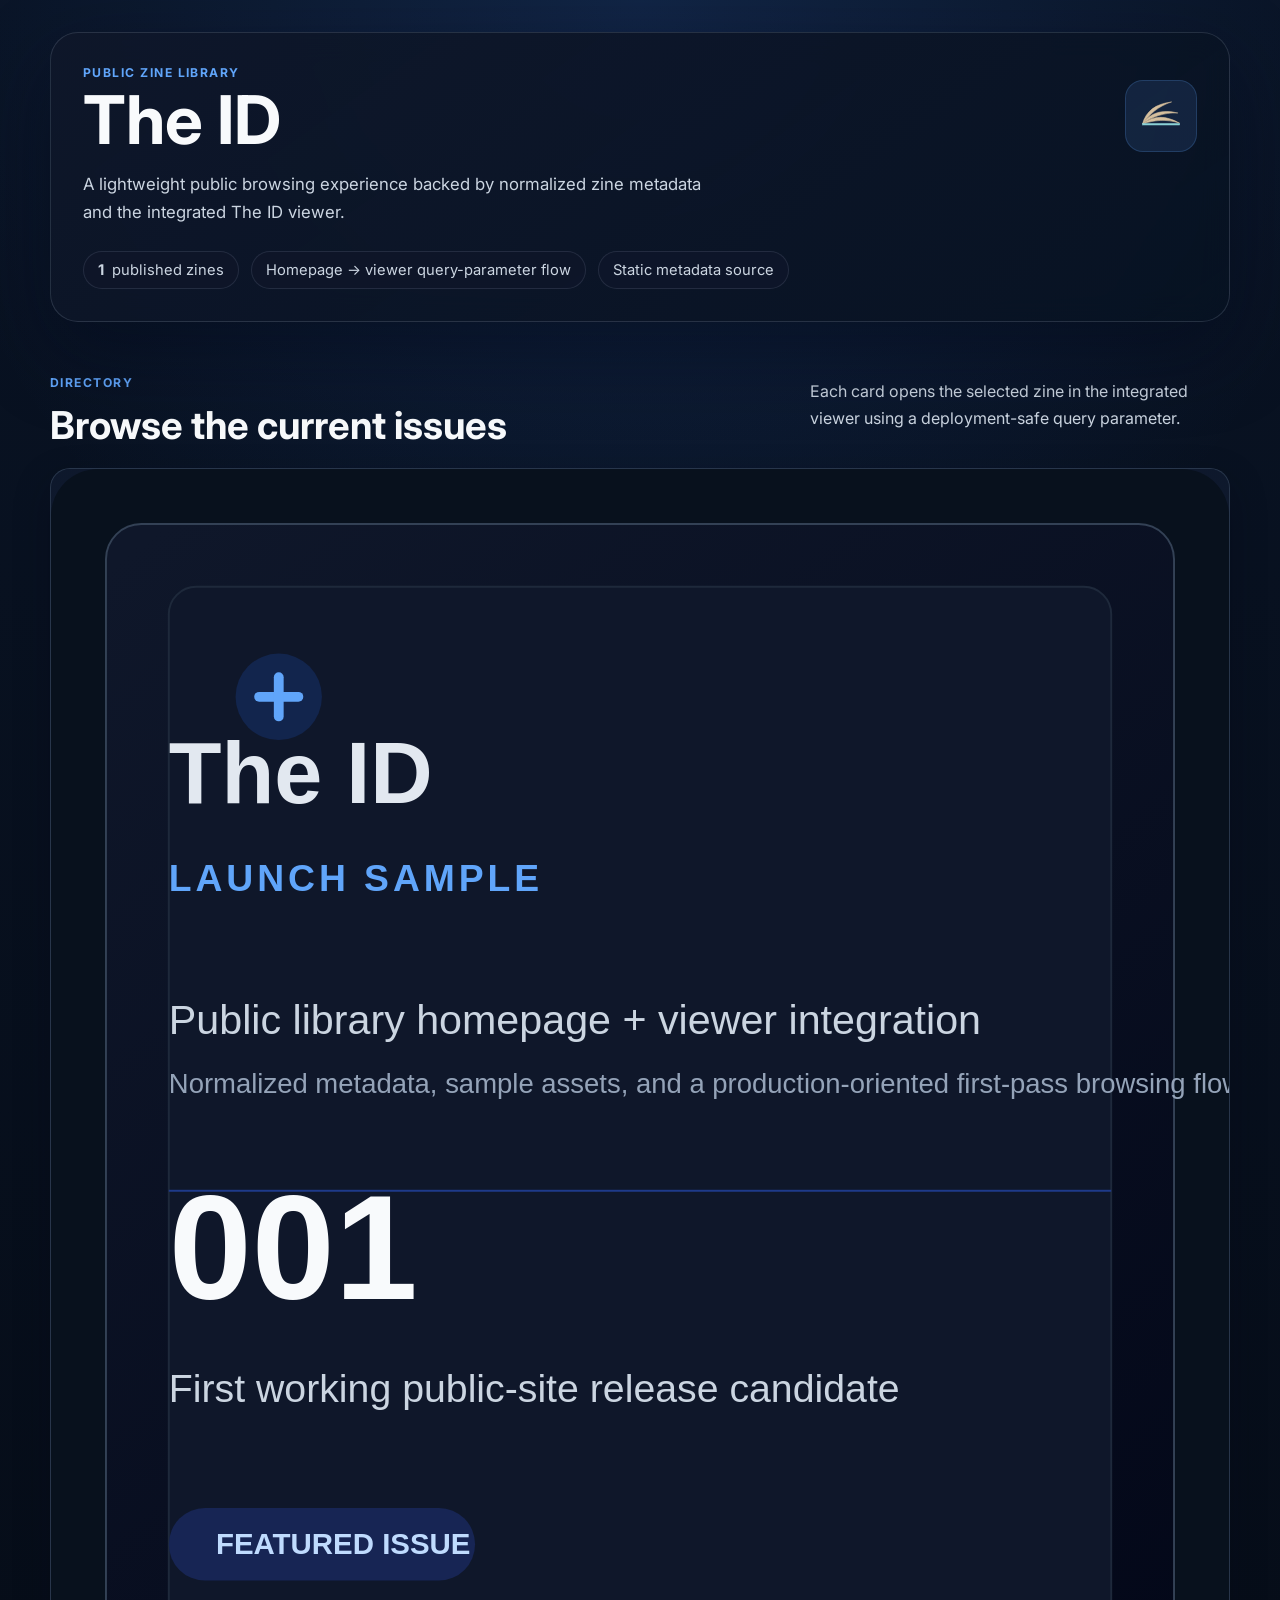
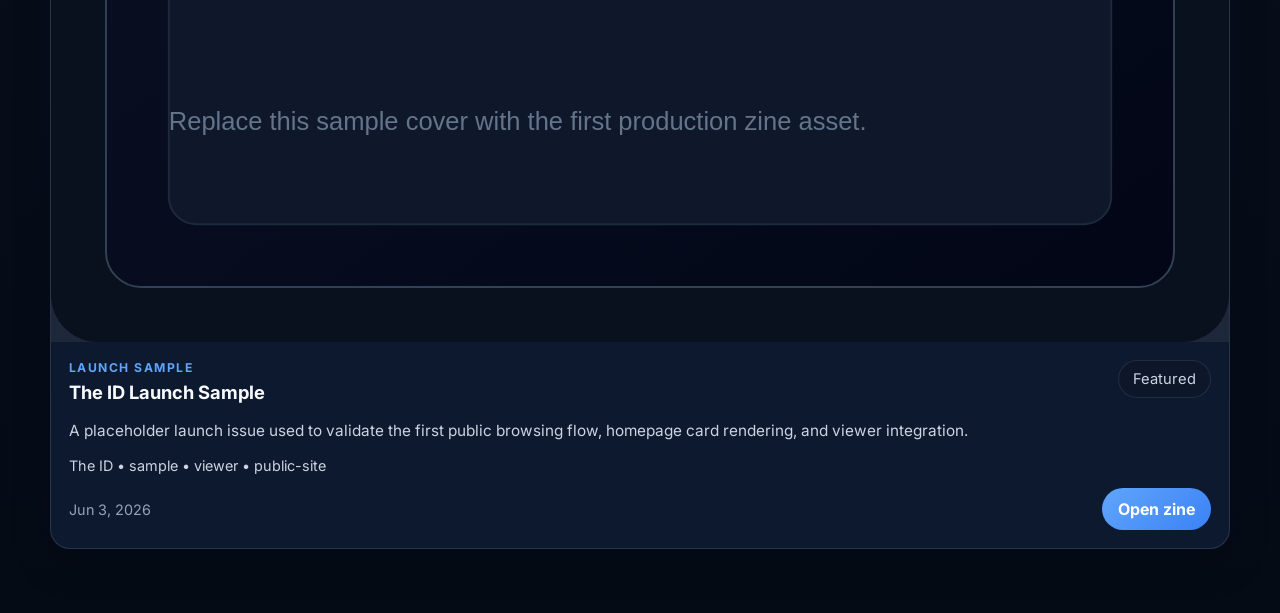
==== index.html @ 111d553c "Initial site import" ====
<!DOCTYPE html>
<html lang="en">
<head>
  <meta charset="utf-8">
  <meta name="viewport" content="width=device-width, initial-scale=1">
  <title>The ID</title>
  <meta
    name="description"
    content="Browse The ID library and open each issue in the integrated flipbook viewer."
  >
  <link rel="icon" type="image/svg+xml" href="./Zaya-main/assets/zaya.svg">
  <link rel="preconnect" href="https://fonts.googleapis.com">
  <link rel="preconnect" href="https://fonts.gstatic.com" crossorigin>
  <link href="https://fonts.googleapis.com/css2?family=Inter:wght@400;500;600;700;800&display=swap" rel="stylesheet">
  <link rel="stylesheet" href="./assets/site.css">
</head>
<body>
  <div class="site-shell">
    <header class="hero">
      <div class="hero__eyebrow">Public zine library</div>
      <div class="hero__content">
        <div>
          <h1>The ID</h1>
          <p class="hero__lede">
            A lightweight public browsing experience backed by normalized zine metadata and the integrated The ID viewer.
          </p>
        </div>
        <img
          class="hero__mark"
          src="./Zaya-main/assets/zaya.svg"
          alt="The ID mark"
          width="72"
          height="72"
        >
      </div>
      <div class="hero__meta">
        <span class="meta-pill"><strong id="zine-count">0</strong> published zines</span>
        <span class="meta-pill">Homepage → viewer query-parameter flow</span>
        <span class="meta-pill">Static metadata source</span>
      </div>
    </header>

    <main>
      <section class="section-heading">
        <div>
          <p class="section-heading__label">Directory</p>
          <h2>Browse the current issues</h2>
        </div>
        <p class="section-heading__copy">
          Each card opens the selected zine in the integrated viewer using a deployment-safe query parameter.
        </p>
      </section>

      <div id="loading-state" class="state-card">Loading zines…</div>
      <div id="error-state" class="state-card state-card--error" hidden></div>
      <div id="empty-state" class="state-card" hidden>
        No published zines are available yet.
      </div>
      <section id="zine-grid" class="zine-grid" aria-live="polite"></section>
    </main>
  </div>

  <script type="module" src="./assets/site.js"></script>
</body>
</html>
---- assets/site.css ----
:root {
  color-scheme: dark;
  --bg: #07111f;
  --bg-elevated: rgba(11, 25, 44, 0.78);
  --bg-card: rgba(14, 28, 49, 0.92);
  --bg-card-hover: rgba(20, 37, 63, 0.98);
  --border: rgba(148, 163, 184, 0.2);
  --border-strong: rgba(96, 165, 250, 0.35);
  --text: #f8fafc;
  --text-muted: #cbd5e1;
  --text-soft: #94a3b8;
  --accent: #60a5fa;
  --accent-strong: #3b82f6;
  --shadow: 0 30px 80px rgba(2, 6, 23, 0.42);
  --radius-xl: 28px;
  --radius-lg: 20px;
  --radius-md: 14px;
}

* {
  box-sizing: border-box;
}

html,
body {
  margin: 0;
  min-height: 100%;
}

body {
  font-family: 'Inter', system-ui, -apple-system, BlinkMacSystemFont, 'Segoe UI', sans-serif;
  background:
    radial-gradient(circle at top, rgba(59, 130, 246, 0.16), transparent 32%),
    linear-gradient(180deg, #091324 0%, #050b15 100%);
  color: var(--text);
}

a {
  color: inherit;
}

.site-shell {
  width: min(1180px, calc(100% - 32px));
  margin: 0 auto;
  padding: 32px 0 64px;
}

.hero {
  padding: 32px;
  border: 1px solid var(--border);
  border-radius: var(--radius-xl);
  background: linear-gradient(145deg, rgba(15, 23, 42, 0.94), rgba(7, 18, 34, 0.9));
  box-shadow: var(--shadow);
  backdrop-filter: blur(14px);
}

.hero__eyebrow,
.section-heading__label,
.card__meta {
  text-transform: uppercase;
  letter-spacing: 0.12em;
  font-size: 0.76rem;
  color: var(--accent);
  font-weight: 700;
}

.hero__content {
  display: flex;
  align-items: flex-start;
  justify-content: space-between;
  gap: 24px;
}

.hero h1,
.section-heading h2,
.card h3 {
  margin: 0;
}

.hero h1 {
  margin-top: 8px;
  font-size: clamp(2.4rem, 6vw, 4.2rem);
  line-height: 0.95;
}

.hero__lede,
.section-heading__copy,
.card__description,
.card__tags {
  color: var(--text-muted);
}

.hero__lede {
  margin: 18px 0 0;
  max-width: 58ch;
  font-size: 1.05rem;
  line-height: 1.7;
}

.hero__mark {
  width: 72px;
  height: 72px;
  padding: 16px;
  border-radius: 18px;
  background: rgba(96, 165, 250, 0.12);
  border: 1px solid rgba(96, 165, 250, 0.2);
  flex-shrink: 0;
}

.hero__meta {
  display: flex;
  flex-wrap: wrap;
  gap: 12px;
  margin-top: 24px;
}

.meta-pill,
.card__badge {
  display: inline-flex;
  align-items: center;
  gap: 8px;
  padding: 9px 14px;
  border-radius: 999px;
  background: rgba(15, 23, 42, 0.82);
  border: 1px solid rgba(148, 163, 184, 0.16);
  color: var(--text-muted);
  font-size: 0.92rem;
}

.section-heading {
  display: flex;
  align-items: end;
  justify-content: space-between;
  gap: 20px;
  margin: 40px 0 20px;
}

.section-heading h2 {
  font-size: clamp(1.7rem, 4vw, 2.4rem);
}

.section-heading__copy {
  max-width: 42ch;
  line-height: 1.7;
}

.state-card {
  padding: 22px 24px;
  border-radius: var(--radius-lg);
  border: 1px dashed var(--border);
  background: rgba(15, 23, 42, 0.62);
  color: var(--text-muted);
}

.state-card--error {
  border-style: solid;
  border-color: rgba(248, 113, 113, 0.3);
  color: #fecaca;
}

.zine-grid {
  display: grid;
  grid-template-columns: repeat(auto-fit, minmax(260px, 1fr));
  gap: 20px;
  margin-top: 20px;
}

.card {
  display: flex;
  flex-direction: column;
  min-height: 100%;
  overflow: hidden;
  border: 1px solid var(--border);
  border-radius: var(--radius-lg);
  background: var(--bg-card);
  box-shadow: 0 14px 36px rgba(2, 6, 23, 0.28);
  transition: transform 180ms ease, border-color 180ms ease, background 180ms ease;
}

.card:hover {
  transform: translateY(-3px);
  border-color: var(--border-strong);
  background: var(--bg-card-hover);
}

.card__thumb {
  aspect-ratio: 4 / 5;
  width: 100%;
  object-fit: cover;
  background: linear-gradient(180deg, rgba(15, 23, 42, 0.6), rgba(30, 41, 59, 0.92));
}

.card__body {
  display: flex;
  flex: 1;
  flex-direction: column;
  padding: 18px;
  gap: 14px;
}

.card__header {
  display: flex;
  align-items: start;
  justify-content: space-between;
  gap: 12px;
}

.card__title-group {
  display: grid;
  gap: 6px;
}

.card h3 {
  font-size: 1.15rem;
  line-height: 1.25;
}

.card__description {
  margin: 0;
  line-height: 1.65;
  font-size: 0.96rem;
}

.card__tags {
  margin: 0;
  font-size: 0.9rem;
}

.card__footer {
  display: flex;
  align-items: center;
  justify-content: space-between;
  gap: 12px;
  margin-top: auto;
}

.card__date {
  color: var(--text-soft);
  font-size: 0.9rem;
}

.card__action {
  display: inline-flex;
  align-items: center;
  justify-content: center;
  padding: 11px 16px;
  border-radius: 999px;
  text-decoration: none;
  background: linear-gradient(135deg, var(--accent), var(--accent-strong));
  color: white;
  font-weight: 700;
}

.card__action:hover,
.card__action:focus-visible {
  filter: brightness(1.05);
}

@media (max-width: 720px) {
  .site-shell {
    width: min(100% - 20px, 1180px);
    padding-top: 20px;
  }

  .hero,
  .state-card {
    padding: 20px;
  }

  .hero__content,
  .section-heading,
  .card__footer {
    flex-direction: column;
    align-items: flex-start;
  }

  .hero__mark {
    width: 60px;
    height: 60px;
  }

  .card__action {
    width: 100%;
  }
}
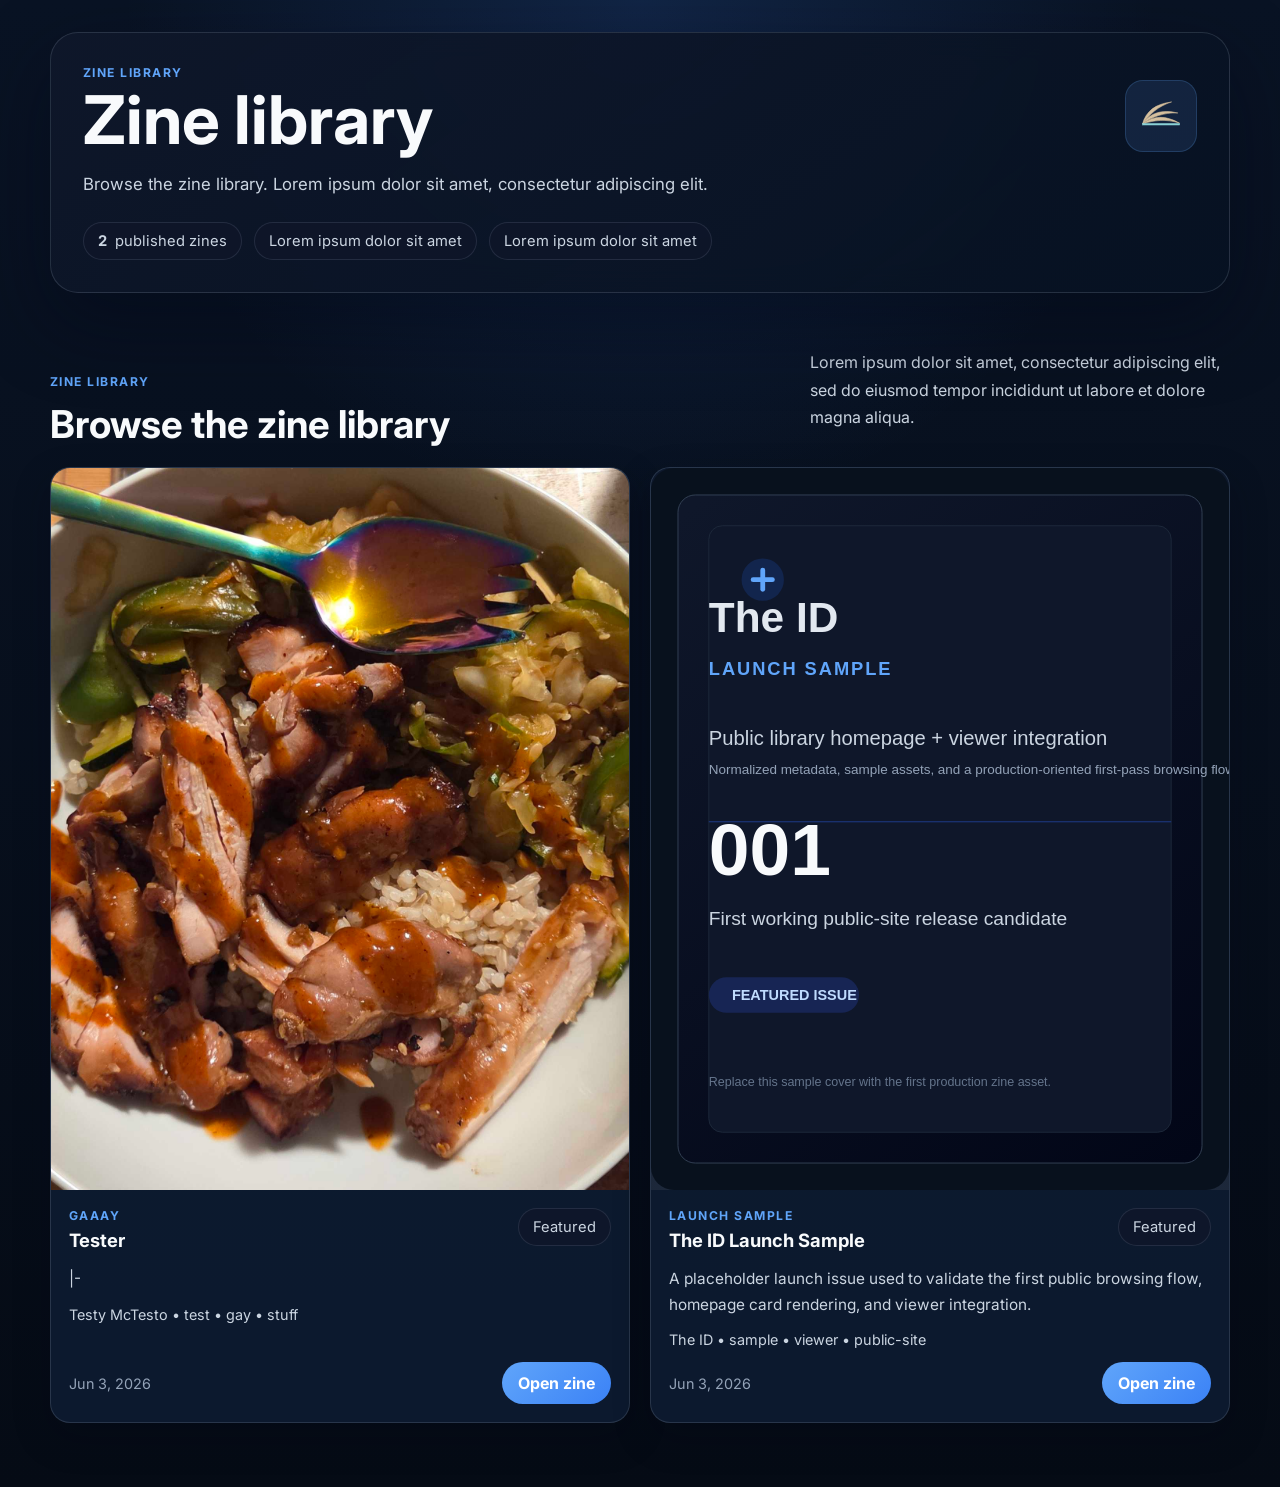
==== commit 65922b95: "cleaned up homepage metadata." ====
--- a/index.html
+++ b/index.html
@@ -6,7 +6,7 @@
   <title>The ID</title>
   <meta
     name="description"
-    content="Browse The ID library and open each issue in the integrated flipbook viewer."
+    content="Browse the zine library."
   >
   <link rel="icon" type="image/svg+xml" href="./Zaya-main/assets/zaya.svg">
   <link rel="preconnect" href="https://fonts.googleapis.com">
@@ -17,12 +17,12 @@
 <body>
   <div class="site-shell">
     <header class="hero">
-      <div class="hero__eyebrow">Public zine library</div>
+      <div class="hero__eyebrow">Zine library</div>
       <div class="hero__content">
         <div>
-          <h1>The ID</h1>
+          <h1>Zine library</h1>
           <p class="hero__lede">
-            A lightweight public browsing experience backed by normalized zine metadata and the integrated The ID viewer.
+            Browse the zine library. Lorem ipsum dolor sit amet, consectetur adipiscing elit.
           </p>
         </div>
         <img
@@ -35,19 +35,19 @@
       </div>
       <div class="hero__meta">
         <span class="meta-pill"><strong id="zine-count">0</strong> published zines</span>
-        <span class="meta-pill">Homepage → viewer query-parameter flow</span>
-        <span class="meta-pill">Static metadata source</span>
+        <span class="meta-pill">Lorem ipsum dolor sit amet</span>
+        <span class="meta-pill">Lorem ipsum dolor sit amet</span>
       </div>
     </header>
 
     <main>
       <section class="section-heading">
         <div>
-          <p class="section-heading__label">Directory</p>
-          <h2>Browse the current issues</h2>
+          <p class="section-heading__label">Zine library</p>
+          <h2>Browse the zine library</h2>
         </div>
         <p class="section-heading__copy">
-          Each card opens the selected zine in the integrated viewer using a deployment-safe query parameter.
+          Lorem ipsum dolor sit amet, consectetur adipiscing elit, sed do eiusmod tempor incididunt ut labore et dolore magna aliqua.
         </p>
       </section>
 
